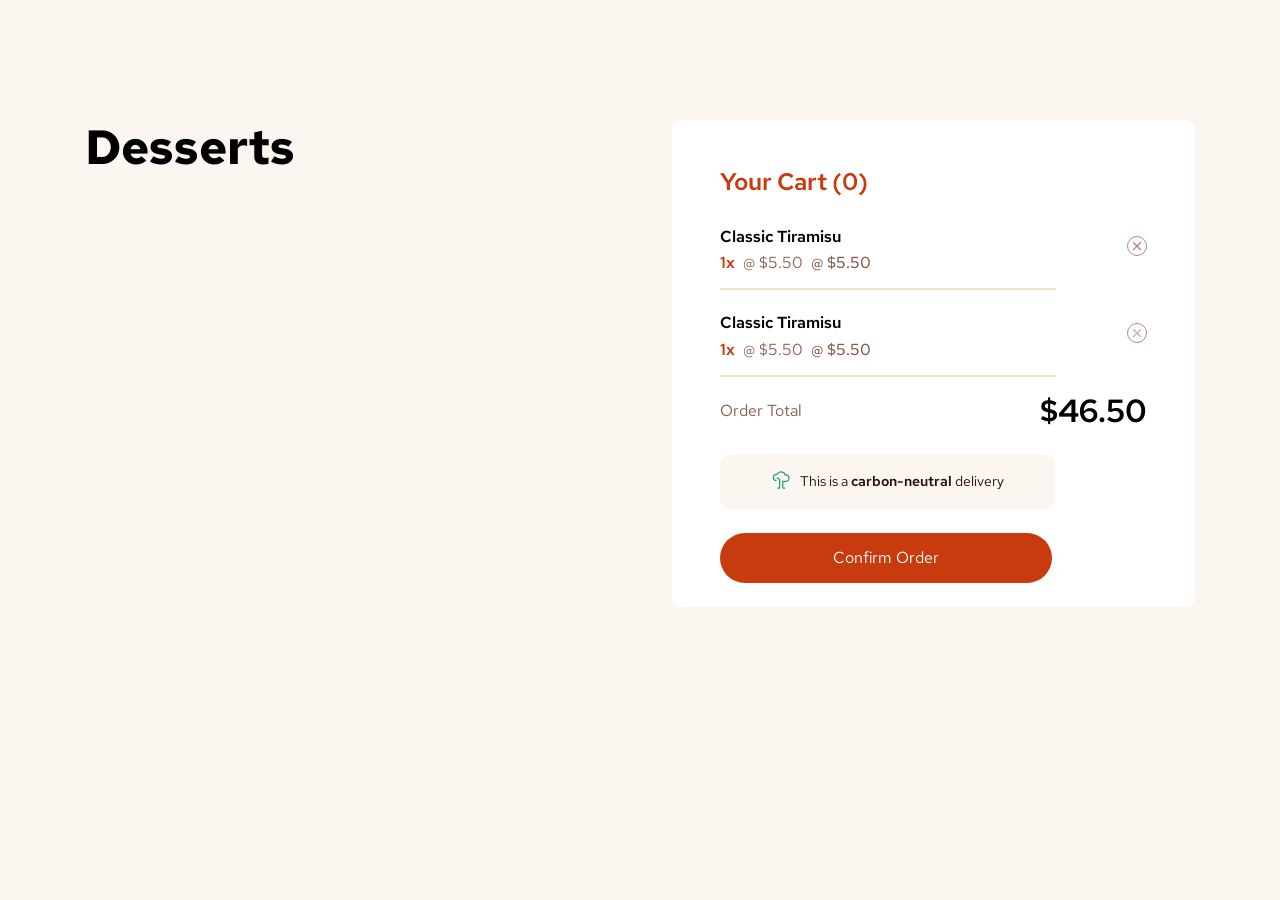
==== index.html @ 8f2bb1f2 "Enhance UI with button functionality for adding desserts to cart and implement increment/decrement c" ====
<!DOCTYPE html>
<html lang="en">
  <head>
    <meta charset="UTF-8" />
    <meta name="viewport" content="width=device-width, initial-scale=1.0" />
    <title>Home</title>
    <link rel="stylesheet" href="./css/main.css" />
  </head>
  <body>
    <!-- HEADER START -->
    <header class="header">
      <div class="container"></div>
    </header>
    <!-- HEADER END -->

    <!-- MAIN START -->
    <main class="main">
      <!-- Main Card Container -->
      <section class="container">
        <div class="items-container">
          <div class="items-left">
            <h2 class="header-title">Desserts</h2>
            <ul class="cards"></ul>
            <template id="dessert-template">
              <li class="card">
                <div>
                  <div class="card-body">
                    <img
                      class="card-img"
                      src="./assets/images/image-tiramisu-desktop.jpg"
                      alt="dessert-img"
                    />

                    <button id="add-btn" class="card-btn btn">
                      <span>
                        <svg
                          xmlns="http://www.w3.org/2000/svg"
                          width="21"
                          height="20"
                          fill="none"
                          viewBox="0 0 21 20"
                        >
                          <g fill="#C73B0F" clip-path="url(#a)">
                            <path
                              d="M6.583 18.75a1.25 1.25 0 1 0 0-2.5 1.25 1.25 0 0 0 0 2.5ZM15.334 18.75a1.25 1.25 0 1 0 0-2.5 1.25 1.25 0 0 0 0 2.5ZM3.446 1.752a.625.625 0 0 0-.613-.502h-2.5V2.5h1.988l2.4 11.998a.625.625 0 0 0 .612.502h11.25v-1.25H5.847l-.5-2.5h11.238a.625.625 0 0 0 .61-.49l1.417-6.385h-1.28L16.083 10H5.096l-1.65-8.248Z"
                            />
                            <path
                              d="M11.584 3.75v-2.5h-1.25v2.5h-2.5V5h2.5v2.5h1.25V5h2.5V3.75h-2.5Z"
                            />
                          </g>
                          <defs>
                            <clipPath id="a">
                              <path fill="#fff" d="M.333 0h20v20h-20z" />
                            </clipPath>
                          </defs>
                        </svg>
                      </span>
                      Add to Cart
                    </button>

                    <div class="card-btn join hidden">
                      <button class="decrement-btn">
                        <span class="add"> - </span>
                      </button>
                      <span class="counter">0</span>
                      <button class="increment-btn">
                        <span class="minus"> + </span>
                      </button>
                    </div>
                  </div>
                  <div class="card-info">
                    <p class="dessert-title">Waffle</p>
                    <p class="dessert-description">Waffle With Berries</p>
                    <p class="desser-price">$6.50</p>
                  </div>
                </div>
              </li>
            </template>
          </div>

          <div class="items-right">
            <div class="price-container">
              <!-- Empty Card -->
              <div class="epmty-cart hidden">
                <h3 class="price-card-title">Your Cart <span>(0)</span></h3>
                <div class="card-description-box">
                  <img
                    class="empty-img"
                    src="./assets/images/illustration-empty-cart.svg"
                    alt="empty-card"
                  />
                  <p class="subtitle">Your added items will appear here</p>
                </div>
              </div>
              <!-- Price Info -->
              <div class="">
                <h3 class="price-card-title">Your Cart <span>(0)</span></h3>
                <ul>
                  <li class="price-list">
                    <div>
                      <p class="dessert-name">Classic Tiramisu</p>
                      <div class="dessert-subtitle">
                        <span class="dessert-amount">1x</span>
                        <span class="dessert-price">@ $5.50</span>
                        <span class="dessert-total-price">@ $5.50</span>
                      </div>
                    </div>
                    <div class="remove-icon">
                      <svg
                        class="cansel-icon"
                        xmlns="http://www.w3.org/2000/svg"
                        width="10"
                        height="10"
                        fill="none"
                        viewBox="0 0 10 10"
                      >
                        <path
                          fill="currentColor"
                          d="M8.375 9.375 5 6 1.625 9.375l-1-1L4 5 .625 1.625l1-1L5 4 8.375.625l1 1L6 5l3.375 3.375-1 1Z"
                        />
                      </svg>
                    </div>
                  </li>
                  <div class="price-line">
                    <div class="line"></div>
                  </div>
                  <li class="price-list">
                    <div>
                      <p class="dessert-name">Classic Tiramisu</p>
                      <div class="dessert-subtitle">
                        <span class="dessert-amount">1x</span>
                        <span class="dessert-price">@ $5.50</span>
                        <span class="dessert-total-price">@ $5.50</span>
                      </div>
                    </div>
                    <div class="remove-icon">
                      <svg
                        xmlns="http://www.w3.org/2000/svg"
                        width="10"
                        height="10"
                        fill="none"
                        viewBox="0 0 10 10"
                      >
                        <path
                          fill="#CAAFA7"
                          d="M8.375 9.375 5 6 1.625 9.375l-1-1L4 5 .625 1.625l1-1L5 4 8.375.625l1 1L6 5l3.375 3.375-1 1Z"
                        />
                      </svg>
                    </div>
                  </li>
                  <div class="price-line">
                    <div class="line"></div>
                  </div>

                  <li class="price-list">
                    <p class="total-price-subtitle">Order Total</p>
                    <p class="total-price">$46.50</p>
                  </li>

                  <li class="price-list">
                    <div class="delivery-box">
                      <div class="delivery-subtitle">
                        <span class="delivery-icon">
                          <svg
                            xmlns="http://www.w3.org/2000/svg"
                            width="21"
                            height="20"
                            fill="none"
                            viewBox="0 0 21 20"
                          >
                            <path
                              fill="#1EA575"
                              d="M8 18.75H6.125V17.5H8V9.729L5.803 8.41l.644-1.072 2.196 1.318a1.256 1.256 0 0 1 .607 1.072V17.5A1.25 1.25 0 0 1 8 18.75Z"
                            />
                            <path
                              fill="#1EA575"
                              d="M14.25 18.75h-1.875a1.25 1.25 0 0 1-1.25-1.25v-6.875h3.75a2.498 2.498 0 0 0 2.488-2.747 2.594 2.594 0 0 0-2.622-2.253h-.99l-.11-.487C13.283 3.56 11.769 2.5 9.875 2.5a3.762 3.762 0 0 0-3.4 2.179l-.194.417-.54-.072A1.876 1.876 0 0 0 5.5 5a2.5 2.5 0 1 0 0 5v1.25a3.75 3.75 0 0 1 0-7.5h.05a5.019 5.019 0 0 1 4.325-2.5c2.3 0 4.182 1.236 4.845 3.125h.02a3.852 3.852 0 0 1 3.868 3.384 3.75 3.75 0 0 1-3.733 4.116h-2.5V17.5h1.875v1.25Z"
                            />
                          </svg>
                        </span>
                        <span
                          >This is a
                          <span class="subtitle-bold"> carbon-neutral </span>
                          delivery</span
                        >
                      </div>
                    </div>
                  </li>

                  <li class="price-list">
                    <button class="confirm-btn">Confirm Order</button>
                  </li>
                </ul>
              </div>
            </div>
          </div>
        </div>
      </section>
    </main>
    <!-- MAIN END -->

    <!-- Loader -->
    <div class="overlay hidden" id="overlay">
      <div class="lds-ring">
        <div></div>
        <div></div>
        <div></div>
        <div></div>
      </div>
    </div>

    <!-- SCRIPT -->
    <script type="module" src="./js/app.js"></script>
  </body>
</html>
---- css/main.css ----
@import "./normlize.css";
@import "./variables.css";
@import "./fonts.css";
@import "./header.css";
@import "./footer.css";
@import "./index.css";
@import "./loader.css";

*,
*::after,
*::before {
  margin: 0;
  padding: 0;
  box-sizing: border-box;
}

html {
  scroll-behavior: smooth;
  font-size: 62.5%; /* 10px */
  height: 100%;
}

ul,
ol {
  list-style: none;
}

a {
  display: inline-block;
  text-decoration: none;
}

img {
  object-fit: cover;
  display: flex;
}

body {
  display: flex;
  flex-direction: column;
  height: 100%;
  font-family: var(--font-primary);
  background-color: var(--rose-50);
}

main {
  flex-grow: 1;
}

h1 {
  margin: 0;
}

.container {
  width: 100%;
  max-width: 1210px; /* o'zgaruvchan */
  padding-left: 5rem;
  padding-right: 5rem;
  margin-left: auto;
  margin-right: auto;
}

.hidden {
  display: none;
}
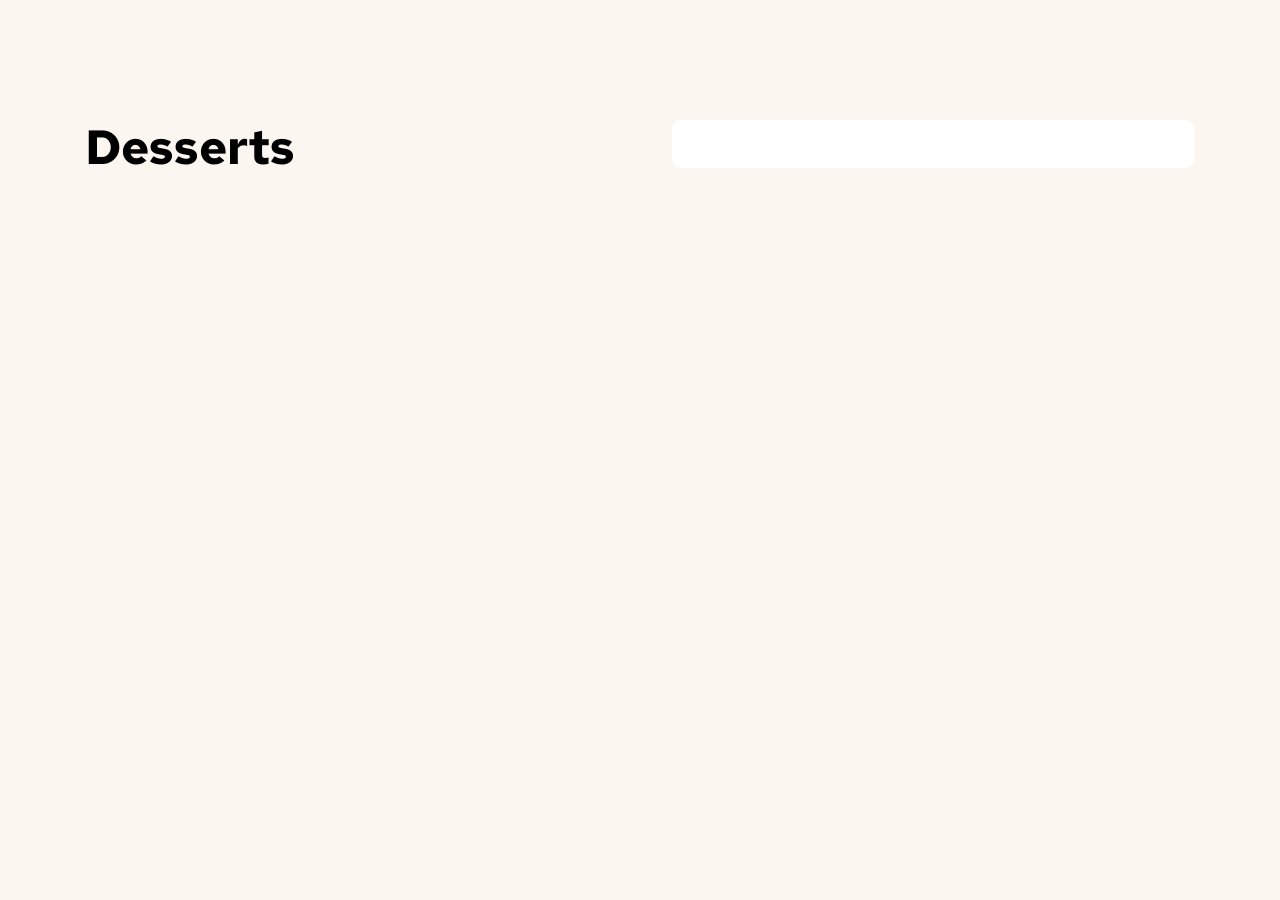
==== commit 410e1d8f: "Refactor cart UI structure and implement cartUI function to enhance order summary display and improv" ====
--- a/index.html
+++ b/index.html
@@ -62,7 +62,7 @@
                       <button class="decrement-btn">
                         <span class="add"> - </span>
                       </button>
-                      <span class="counter">0</span>
+                      <span class="counter"></span>
                       <button class="increment-btn">
                         <span class="minus"> + </span>
                       </button>
@@ -94,8 +94,48 @@
               </div>
               <!-- Price Info -->
               <div class="">
-                <h3 class="price-card-title">Your Cart <span>(0)</span></h3>
-                <ul>
+                <ul class="cart-container">
+                  <h3 class="price-card-title">
+                    Your Cart <span class="amount">(0)</span>
+                    <li class="price-list">
+                      <p class="total-price-subtitle">Order Total</p>
+                      <p class="total-price">$46.50</p>
+                    </li>
+                    <li class="price-list">
+                      <div class="delivery-box">
+                        <div class="delivery-subtitle">
+                          <span class="delivery-icon">
+                            <svg
+                              xmlns="http://www.w3.org/2000/svg"
+                              width="21"
+                              height="20"
+                              fill="none"
+                              viewBox="0 0 21 20"
+                            >
+                              <path
+                                fill="#1EA575"
+                                d="M8 18.75H6.125V17.5H8V9.729L5.803 8.41l.644-1.072 2.196 1.318a1.256 1.256 0 0 1 .607 1.072V17.5A1.25 1.25 0 0 1 8 18.75Z"
+                              />
+                              <path
+                                fill="#1EA575"
+                                d="M14.25 18.75h-1.875a1.25 1.25 0 0 1-1.25-1.25v-6.875h3.75a2.498 2.498 0 0 0 2.488-2.747 2.594 2.594 0 0 0-2.622-2.253h-.99l-.11-.487C13.283 3.56 11.769 2.5 9.875 2.5a3.762 3.762 0 0 0-3.4 2.179l-.194.417-.54-.072A1.876 1.876 0 0 0 5.5 5a2.5 2.5 0 1 0 0 5v1.25a3.75 3.75 0 0 1 0-7.5h.05a5.019 5.019 0 0 1 4.325-2.5c2.3 0 4.182 1.236 4.845 3.125h.02a3.852 3.852 0 0 1 3.868 3.384 3.75 3.75 0 0 1-3.733 4.116h-2.5V17.5h1.875v1.25Z"
+                              />
+                            </svg>
+                          </span>
+                          <span
+                            >This is a
+                            <span class="subtitle-bold"> carbon-neutral </span>
+                            delivery</span
+                          >
+                        </div>
+                      </div>
+                    </li>
+                    <li class="price-list">
+                      <button class="confirm-btn">Confirm Order</button>
+                    </li>
+                  </h3>
+                </ul>
+                <template id="cart-template">
                   <li class="price-list">
                     <div>
                       <p class="dessert-name">Classic Tiramisu</p>
@@ -124,73 +164,7 @@
                   <div class="price-line">
                     <div class="line"></div>
                   </div>
-                  <li class="price-list">
-                    <div>
-                      <p class="dessert-name">Classic Tiramisu</p>
-                      <div class="dessert-subtitle">
-                        <span class="dessert-amount">1x</span>
-                        <span class="dessert-price">@ $5.50</span>
-                        <span class="dessert-total-price">@ $5.50</span>
-                      </div>
-                    </div>
-                    <div class="remove-icon">
-                      <svg
-                        xmlns="http://www.w3.org/2000/svg"
-                        width="10"
-                        height="10"
-                        fill="none"
-                        viewBox="0 0 10 10"
-                      >
-                        <path
-                          fill="#CAAFA7"
-                          d="M8.375 9.375 5 6 1.625 9.375l-1-1L4 5 .625 1.625l1-1L5 4 8.375.625l1 1L6 5l3.375 3.375-1 1Z"
-                        />
-                      </svg>
-                    </div>
-                  </li>
-                  <div class="price-line">
-                    <div class="line"></div>
-                  </div>
-
-                  <li class="price-list">
-                    <p class="total-price-subtitle">Order Total</p>
-                    <p class="total-price">$46.50</p>
-                  </li>
-
-                  <li class="price-list">
-                    <div class="delivery-box">
-                      <div class="delivery-subtitle">
-                        <span class="delivery-icon">
-                          <svg
-                            xmlns="http://www.w3.org/2000/svg"
-                            width="21"
-                            height="20"
-                            fill="none"
-                            viewBox="0 0 21 20"
-                          >
-                            <path
-                              fill="#1EA575"
-                              d="M8 18.75H6.125V17.5H8V9.729L5.803 8.41l.644-1.072 2.196 1.318a1.256 1.256 0 0 1 .607 1.072V17.5A1.25 1.25 0 0 1 8 18.75Z"
-                            />
-                            <path
-                              fill="#1EA575"
-                              d="M14.25 18.75h-1.875a1.25 1.25 0 0 1-1.25-1.25v-6.875h3.75a2.498 2.498 0 0 0 2.488-2.747 2.594 2.594 0 0 0-2.622-2.253h-.99l-.11-.487C13.283 3.56 11.769 2.5 9.875 2.5a3.762 3.762 0 0 0-3.4 2.179l-.194.417-.54-.072A1.876 1.876 0 0 0 5.5 5a2.5 2.5 0 1 0 0 5v1.25a3.75 3.75 0 0 1 0-7.5h.05a5.019 5.019 0 0 1 4.325-2.5c2.3 0 4.182 1.236 4.845 3.125h.02a3.852 3.852 0 0 1 3.868 3.384 3.75 3.75 0 0 1-3.733 4.116h-2.5V17.5h1.875v1.25Z"
-                            />
-                          </svg>
-                        </span>
-                        <span
-                          >This is a
-                          <span class="subtitle-bold"> carbon-neutral </span>
-                          delivery</span
-                        >
-                      </div>
-                    </div>
-                  </li>
-
-                  <li class="price-list">
-                    <button class="confirm-btn">Confirm Order</button>
-                  </li>
-                </ul>
+                </template>
               </div>
             </div>
           </div>
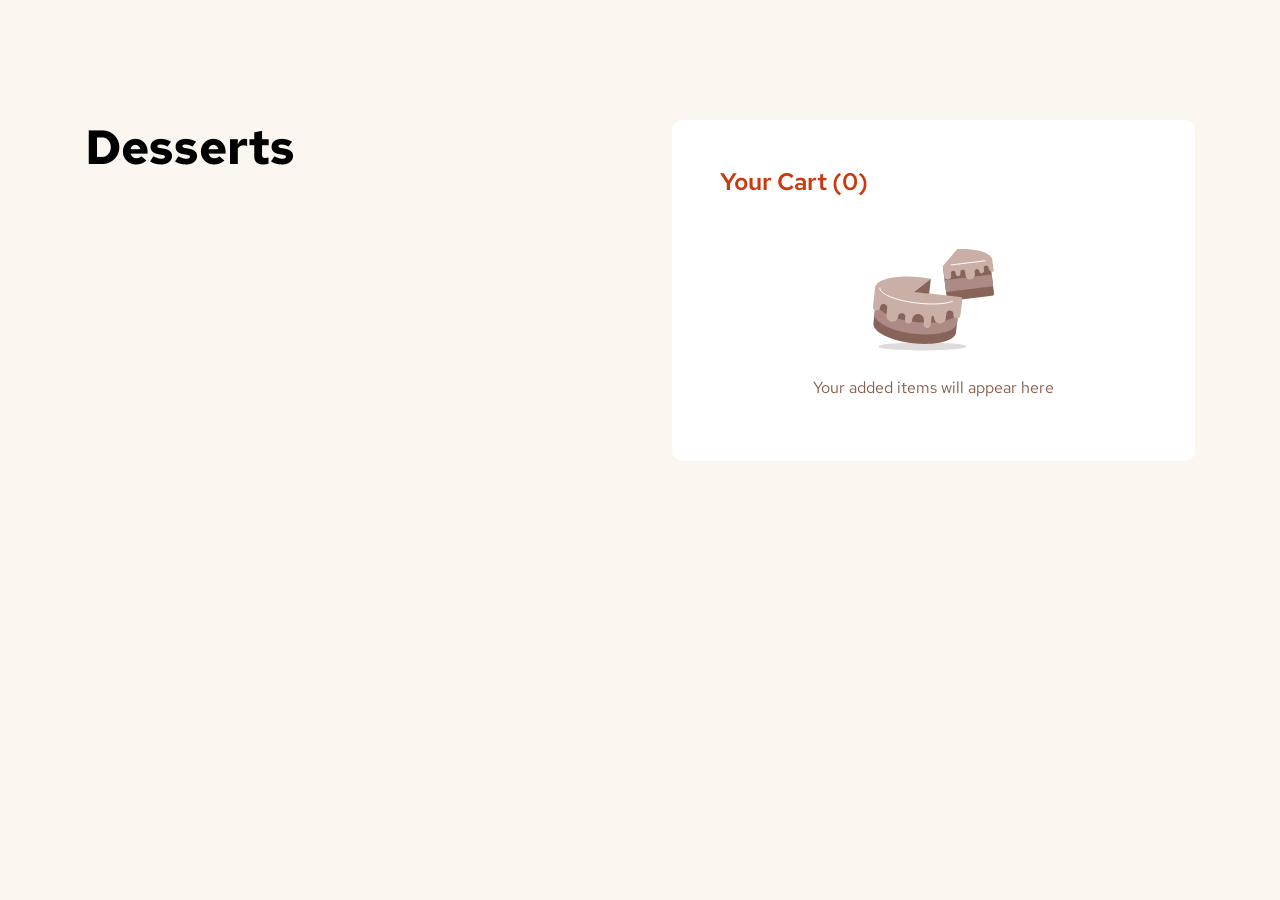
==== commit 48b3bae4: "Refactor cart UI and update basket functionality to enhance order summary display and implement item" ====
--- a/index.html
+++ b/index.html
@@ -93,48 +93,11 @@
                 </div>
               </div>
               <!-- Price Info -->
-              <div class="">
-                <ul class="cart-container">
-                  <h3 class="price-card-title">
-                    Your Cart <span class="amount">(0)</span>
-                    <li class="price-list">
-                      <p class="total-price-subtitle">Order Total</p>
-                      <p class="total-price">$46.50</p>
-                    </li>
-                    <li class="price-list">
-                      <div class="delivery-box">
-                        <div class="delivery-subtitle">
-                          <span class="delivery-icon">
-                            <svg
-                              xmlns="http://www.w3.org/2000/svg"
-                              width="21"
-                              height="20"
-                              fill="none"
-                              viewBox="0 0 21 20"
-                            >
-                              <path
-                                fill="#1EA575"
-                                d="M8 18.75H6.125V17.5H8V9.729L5.803 8.41l.644-1.072 2.196 1.318a1.256 1.256 0 0 1 .607 1.072V17.5A1.25 1.25 0 0 1 8 18.75Z"
-                              />
-                              <path
-                                fill="#1EA575"
-                                d="M14.25 18.75h-1.875a1.25 1.25 0 0 1-1.25-1.25v-6.875h3.75a2.498 2.498 0 0 0 2.488-2.747 2.594 2.594 0 0 0-2.622-2.253h-.99l-.11-.487C13.283 3.56 11.769 2.5 9.875 2.5a3.762 3.762 0 0 0-3.4 2.179l-.194.417-.54-.072A1.876 1.876 0 0 0 5.5 5a2.5 2.5 0 1 0 0 5v1.25a3.75 3.75 0 0 1 0-7.5h.05a5.019 5.019 0 0 1 4.325-2.5c2.3 0 4.182 1.236 4.845 3.125h.02a3.852 3.852 0 0 1 3.868 3.384 3.75 3.75 0 0 1-3.733 4.116h-2.5V17.5h1.875v1.25Z"
-                              />
-                            </svg>
-                          </span>
-                          <span
-                            >This is a
-                            <span class="subtitle-bold"> carbon-neutral </span>
-                            delivery</span
-                          >
-                        </div>
-                      </div>
-                    </li>
-                    <li class="price-list">
-                      <button class="confirm-btn">Confirm Order</button>
-                    </li>
-                  </h3>
-                </ul>
+              <div class="order-box">
+                <h3 class="price-card-title">
+                  Your Cart <span class="amount">(0)</span>
+                </h3>
+                <div class="cart-container"></div>
                 <template id="cart-template">
                   <li class="price-list">
                     <div>
@@ -165,6 +128,46 @@
                     <div class="line"></div>
                   </div>
                 </template>
+
+                <!-- Total Order -->
+                <div class="price-list">
+                  <p class="total-price-subtitle">Order Total</p>
+                  <p class="total-price">$46.50</p>
+                </div>
+                <!-- Carbon Neutural -->
+                <div class="price-list">
+                  <div class="delivery-box">
+                    <div class="delivery-subtitle">
+                      <span class="delivery-icon">
+                        <svg
+                          xmlns="http://www.w3.org/2000/svg"
+                          width="21"
+                          height="20"
+                          fill="none"
+                          viewBox="0 0 21 20"
+                        >
+                          <path
+                            fill="#1EA575"
+                            d="M8 18.75H6.125V17.5H8V9.729L5.803 8.41l.644-1.072 2.196 1.318a1.256 1.256 0 0 1 .607 1.072V17.5A1.25 1.25 0 0 1 8 18.75Z"
+                          />
+                          <path
+                            fill="#1EA575"
+                            d="M14.25 18.75h-1.875a1.25 1.25 0 0 1-1.25-1.25v-6.875h3.75a2.498 2.498 0 0 0 2.488-2.747 2.594 2.594 0 0 0-2.622-2.253h-.99l-.11-.487C13.283 3.56 11.769 2.5 9.875 2.5a3.762 3.762 0 0 0-3.4 2.179l-.194.417-.54-.072A1.876 1.876 0 0 0 5.5 5a2.5 2.5 0 1 0 0 5v1.25a3.75 3.75 0 0 1 0-7.5h.05a5.019 5.019 0 0 1 4.325-2.5c2.3 0 4.182 1.236 4.845 3.125h.02a3.852 3.852 0 0 1 3.868 3.384 3.75 3.75 0 0 1-3.733 4.116h-2.5V17.5h1.875v1.25Z"
+                          />
+                        </svg>
+                      </span>
+                      <span
+                        >This is a
+                        <span class="subtitle-bold"> carbon-neutral </span>
+                        delivery</span
+                      >
+                    </div>
+                  </div>
+                </div>
+                <!-- Order Btn -->
+                <div class="price-list">
+                  <button class="confirm-btn">Confirm Order</button>
+                </div>
               </div>
             </div>
           </div>
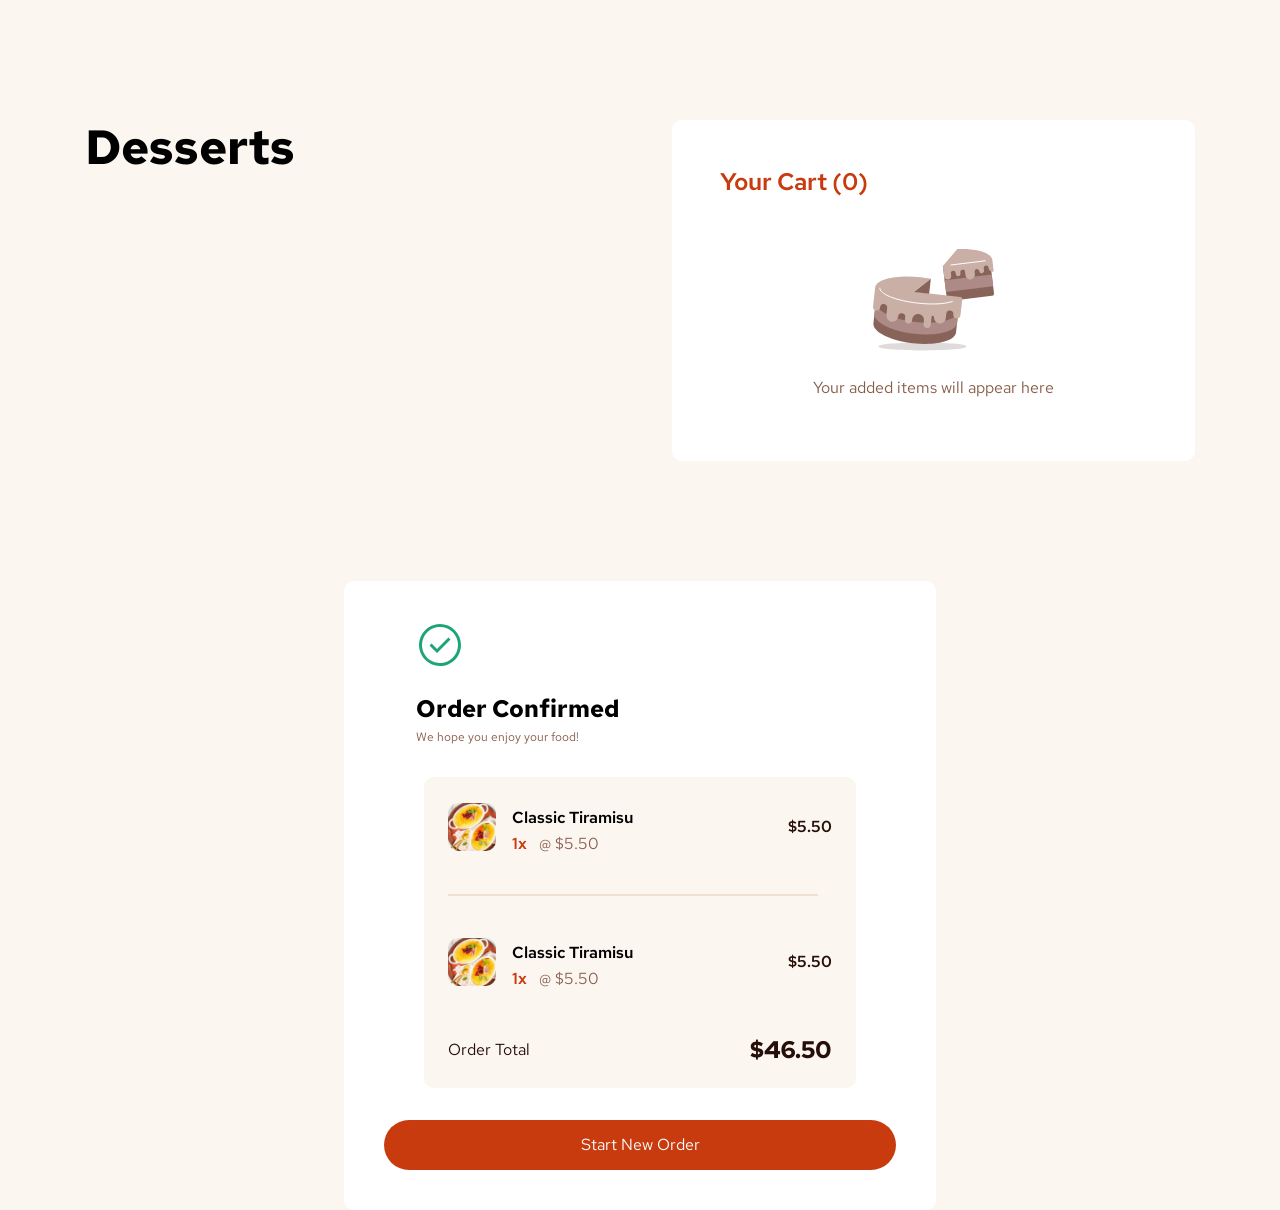
==== commit de63b2df: "Add modal component and styles for order confirmation" ====
--- a/index.html
+++ b/index.html
@@ -99,7 +99,7 @@
                 </h3>
                 <div class="cart-container"></div>
                 <template id="cart-template">
-                  <li class="price-list">
+                  <div class="price-list">
                     <div>
                       <p class="dessert-name">Classic Tiramisu</p>
                       <div class="dessert-subtitle">
@@ -123,7 +123,7 @@
                         />
                       </svg>
                     </div>
-                  </li>
+                  </div>
                   <div class="price-line">
                     <div class="line"></div>
                   </div>
@@ -172,6 +172,94 @@
             </div>
           </div>
         </div>
+
+        <!-- Modal -->
+        <div class="modal" id="modal">
+          <!-- Modal Header -->
+          <div class="modal-header">
+            <span>
+              <svg
+                width="48"
+                height="48"
+                viewBox="0 0 48 48"
+                fill="none"
+                xmlns="http://www.w3.org/2000/svg"
+              >
+                <path
+                  d="M21 32.121L13.5 24.6195L15.6195 22.5L21 27.879L32.3775 16.5L34.5 18.6225L21 32.121Z"
+                  fill="#1EA575"
+                />
+                <path
+                  d="M24 3C19.8466 3 15.7865 4.23163 12.333 6.53914C8.8796 8.84665 6.18798 12.1264 4.59854 15.9636C3.0091 19.8009 2.59323 24.0233 3.40352 28.0969C4.21381 32.1705 6.21386 35.9123 9.15077 38.8492C12.0877 41.7861 15.8295 43.7862 19.9031 44.5965C23.9767 45.4068 28.1991 44.9909 32.0364 43.4015C35.8736 41.812 39.1534 39.1204 41.4609 35.667C43.7684 32.2135 45 28.1534 45 24C45 18.4305 42.7875 13.089 38.8493 9.15076C34.911 5.21249 29.5696 3 24 3ZM24 42C20.4399 42 16.9598 40.9443 13.9997 38.9665C11.0397 36.9886 8.73256 34.1774 7.37018 30.8883C6.0078 27.5992 5.65134 23.98 6.34587 20.4884C7.04041 16.9967 8.75474 13.7894 11.2721 11.2721C13.7894 8.75473 16.9967 7.0404 20.4884 6.34587C23.98 5.65133 27.5992 6.00779 30.8883 7.37017C34.1774 8.73255 36.9886 11.0397 38.9665 13.9997C40.9443 16.9598 42 20.4399 42 24C42 28.7739 40.1036 33.3523 36.7279 36.7279C33.3523 40.1036 28.7739 42 24 42Z"
+                  fill="#1EA575"
+                />
+              </svg>
+            </span>
+            <div>
+              <h3 class="modal-title">Order Confirmed</h3>
+              <p class="modal-desc">We hope you enjoy your food!</p>
+            </div>
+          </div>
+          <!-- Modal Body -->
+          <div class="modal-body">
+            <div class="order-list">
+              <!-- img -->
+              <div class="list-left">
+                <img
+                  class="modal-img"
+                  src="./assets/images/image-creme-brulee-mobile.jpg"
+                  alt="img"
+                />
+                <!-- title -->
+                <div>
+                  <p class="dessert-name">Classic Tiramisu</p>
+                  <div>
+                    <span class="dessert-amount"> 1x </span>
+                    <span class="dessert-price">@ $5.50</span>
+                  </div>
+                </div>
+              </div>
+
+              <!-- price -->
+              <div>
+                <span class="modal-price">$5.50</span>
+              </div>
+            </div>
+            <div class="modal-line-box">
+              <div class="modal-line"></div>
+            </div>
+            <div class="order-list">
+              <!-- img -->
+              <div class="list-left">
+                <img
+                  class="modal-img"
+                  src="./assets/images/image-creme-brulee-mobile.jpg"
+                  alt="img"
+                />
+                <!-- title -->
+                <div>
+                  <p class="dessert-name">Classic Tiramisu</p>
+                  <div>
+                    <span class="dessert-amount"> 1x </span>
+                    <span class="dessert-price">@ $5.50</span>
+                  </div>
+                </div>
+              </div>
+
+              <!-- price -->
+              <div>
+                <span class="modal-price">$5.50</span>
+              </div>
+            </div>
+
+            <!-- totalOrder -->
+            <div class="total-order-modal">
+              <p class="total-order-title">Order Total</p>
+              <p class="total-order-price">$46.50</p>
+            </div>
+          </div>
+          <button class="order-btn">Start New Order</button>
+        </div>
       </section>
     </main>
     <!-- MAIN END -->
--- a/css/main.css
+++ b/css/main.css
@@ -5,6 +5,7 @@
 @import "./footer.css";
 @import "./index.css";
 @import "./loader.css";
+@import "./modal.css";
 
 *,
 *::after,
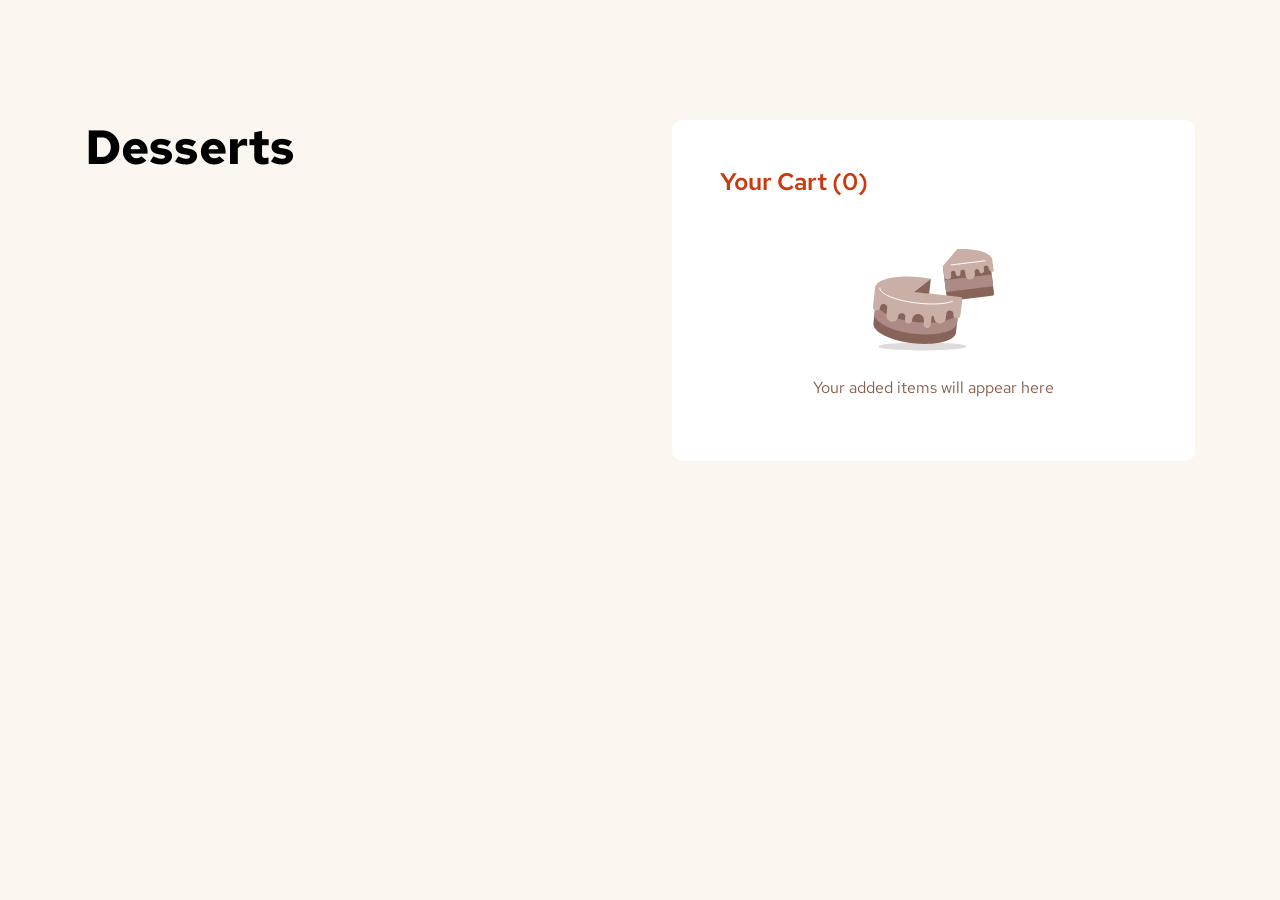
==== commit bdbb8d6d: "Refactor modal implementation and remove unused CSS and HTML files to streamline the project structu" ====
--- a/index.html
+++ b/index.html
@@ -174,7 +174,7 @@
         </div>
 
         <!-- Modal -->
-        <div class="modal" id="modal">
+        <div class="modal hidden" id="modal">
           <!-- Modal Header -->
           <div class="modal-header">
             <span>
@@ -202,55 +202,35 @@
           </div>
           <!-- Modal Body -->
           <div class="modal-body">
-            <div class="order-list">
-              <!-- img -->
-              <div class="list-left">
-                <img
-                  class="modal-img"
-                  src="./assets/images/image-creme-brulee-mobile.jpg"
-                  alt="img"
-                />
-                <!-- title -->
+            <div class="modal-template-container"></div>
+            <template id="modal-desert-template">
+              <div class="order-list">
+                <!-- img -->
+                <div class="list-left">
+                  <img
+                    class="modal-img"
+                    src="./assets/images/image-creme-brulee-mobile.jpg"
+                    alt="img"
+                  />
+                  <!-- title -->
+                  <div>
+                    <p class="dessert-name">Classic Tiramisu</p>
+                    <div>
+                      <span class="dessert-amount"> 1x </span>
+                      <span class="dessert-price">@ $5.50</span>
+                    </div>
+                  </div>
+                </div>
+
+                <!-- price -->
                 <div>
-                  <p class="dessert-name">Classic Tiramisu</p>
-                  <div>
-                    <span class="dessert-amount"> 1x </span>
-                    <span class="dessert-price">@ $5.50</span>
-                  </div>
-                </div>
-              </div>
-
-              <!-- price -->
-              <div>
-                <span class="modal-price">$5.50</span>
-              </div>
-            </div>
-            <div class="modal-line-box">
-              <div class="modal-line"></div>
-            </div>
-            <div class="order-list">
-              <!-- img -->
-              <div class="list-left">
-                <img
-                  class="modal-img"
-                  src="./assets/images/image-creme-brulee-mobile.jpg"
-                  alt="img"
-                />
-                <!-- title -->
-                <div>
-                  <p class="dessert-name">Classic Tiramisu</p>
-                  <div>
-                    <span class="dessert-amount"> 1x </span>
-                    <span class="dessert-price">@ $5.50</span>
-                  </div>
-                </div>
-              </div>
-
-              <!-- price -->
-              <div>
-                <span class="modal-price">$5.50</span>
-              </div>
-            </div>
+                  <span class="modal-price">$5.50</span>
+                </div>
+              </div>
+              <div class="modal-line-box">
+                <div class="modal-line"></div>
+              </div>
+            </template>
 
             <!-- totalOrder -->
             <div class="total-order-modal">
@@ -258,12 +238,14 @@
               <p class="total-order-price">$46.50</p>
             </div>
           </div>
-          <button class="order-btn">Start New Order</button>
+          <button id="new-order" class="order-btn">Start New Order</button>
         </div>
       </section>
     </main>
     <!-- MAIN END -->
 
+    <!-- Mask -->
+    <div class="mask hidden" id="mask"></div>
     <!-- Loader -->
     <div class="overlay hidden" id="overlay">
       <div class="lds-ring">
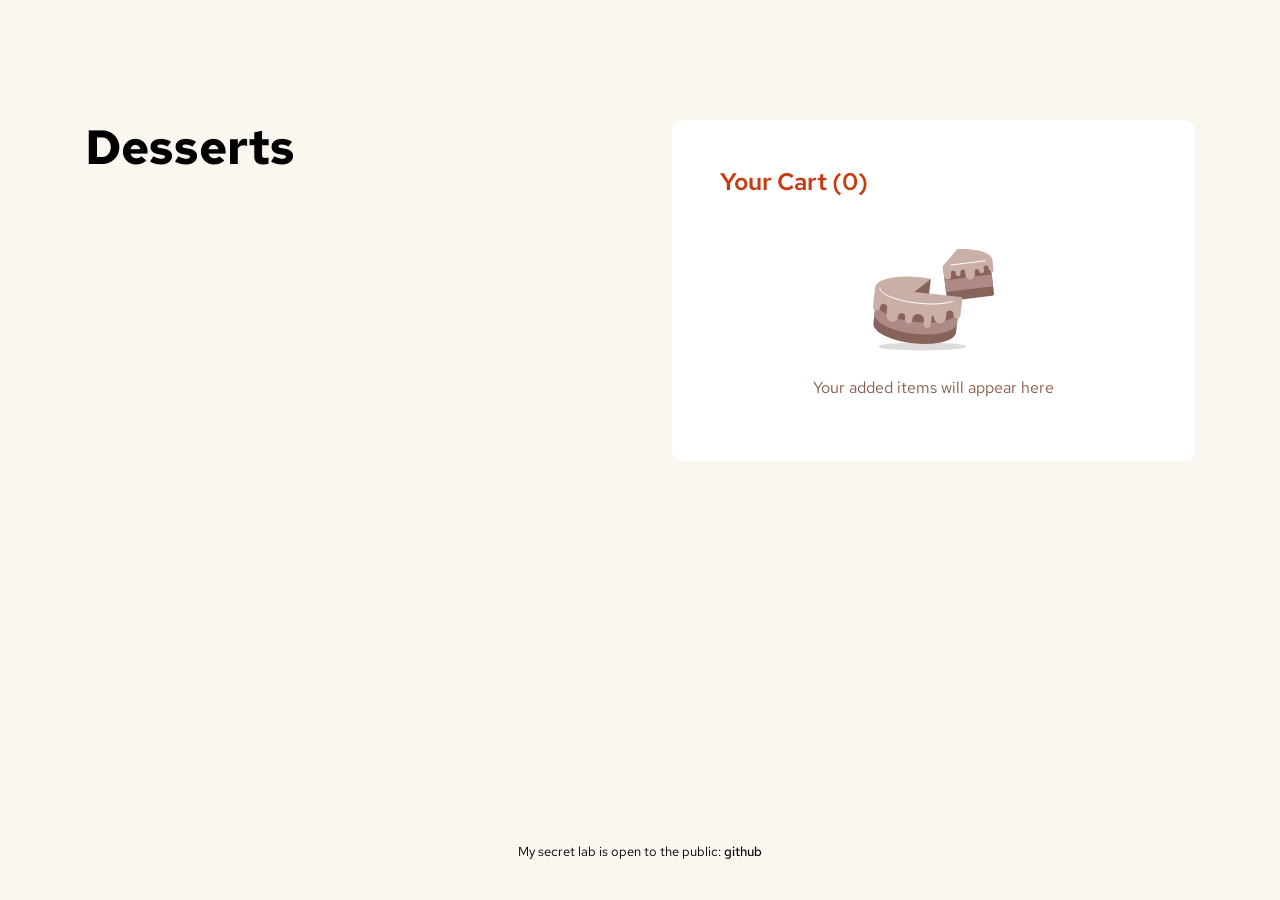
==== commit 1d47fb5a: "Refactor code structure for improved readability and maintainability" ====
--- a/index.html
+++ b/index.html
@@ -244,8 +244,28 @@
     </main>
     <!-- MAIN END -->
 
+    <!-- FOOTER START -->
+    <footer class="footer">
+      <div class="footer__container container">
+        <p class="footer__subtitle">
+          My secret lab is open to the public:
+          <span>
+            <a
+              class="git__link"
+              href="https://github.com/khamzaevasad
+"
+            >
+              github
+            </a>
+          </span>
+        </p>
+      </div>
+    </footer>
+    <!-- FOOTER END -->
+
     <!-- Mask -->
     <div class="mask hidden" id="mask"></div>
+
     <!-- Loader -->
     <div class="overlay hidden" id="overlay">
       <div class="lds-ring">
